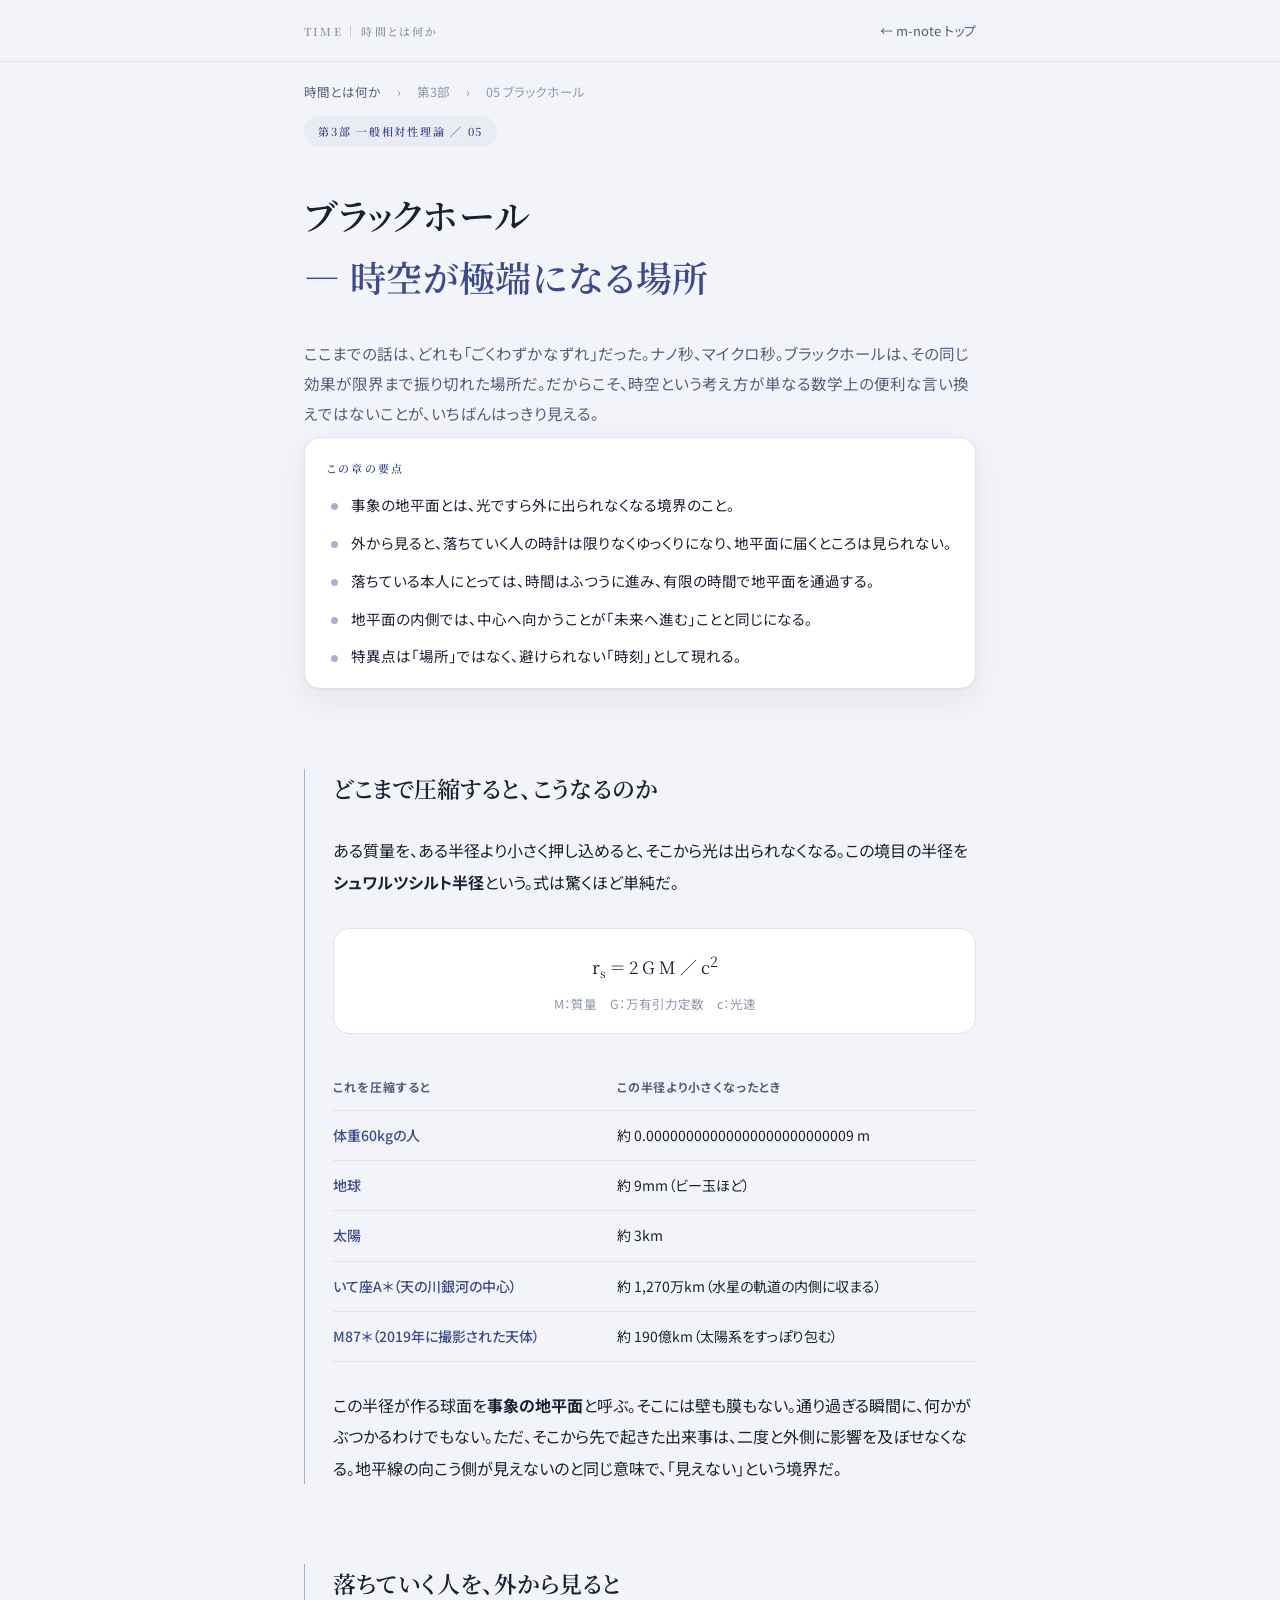
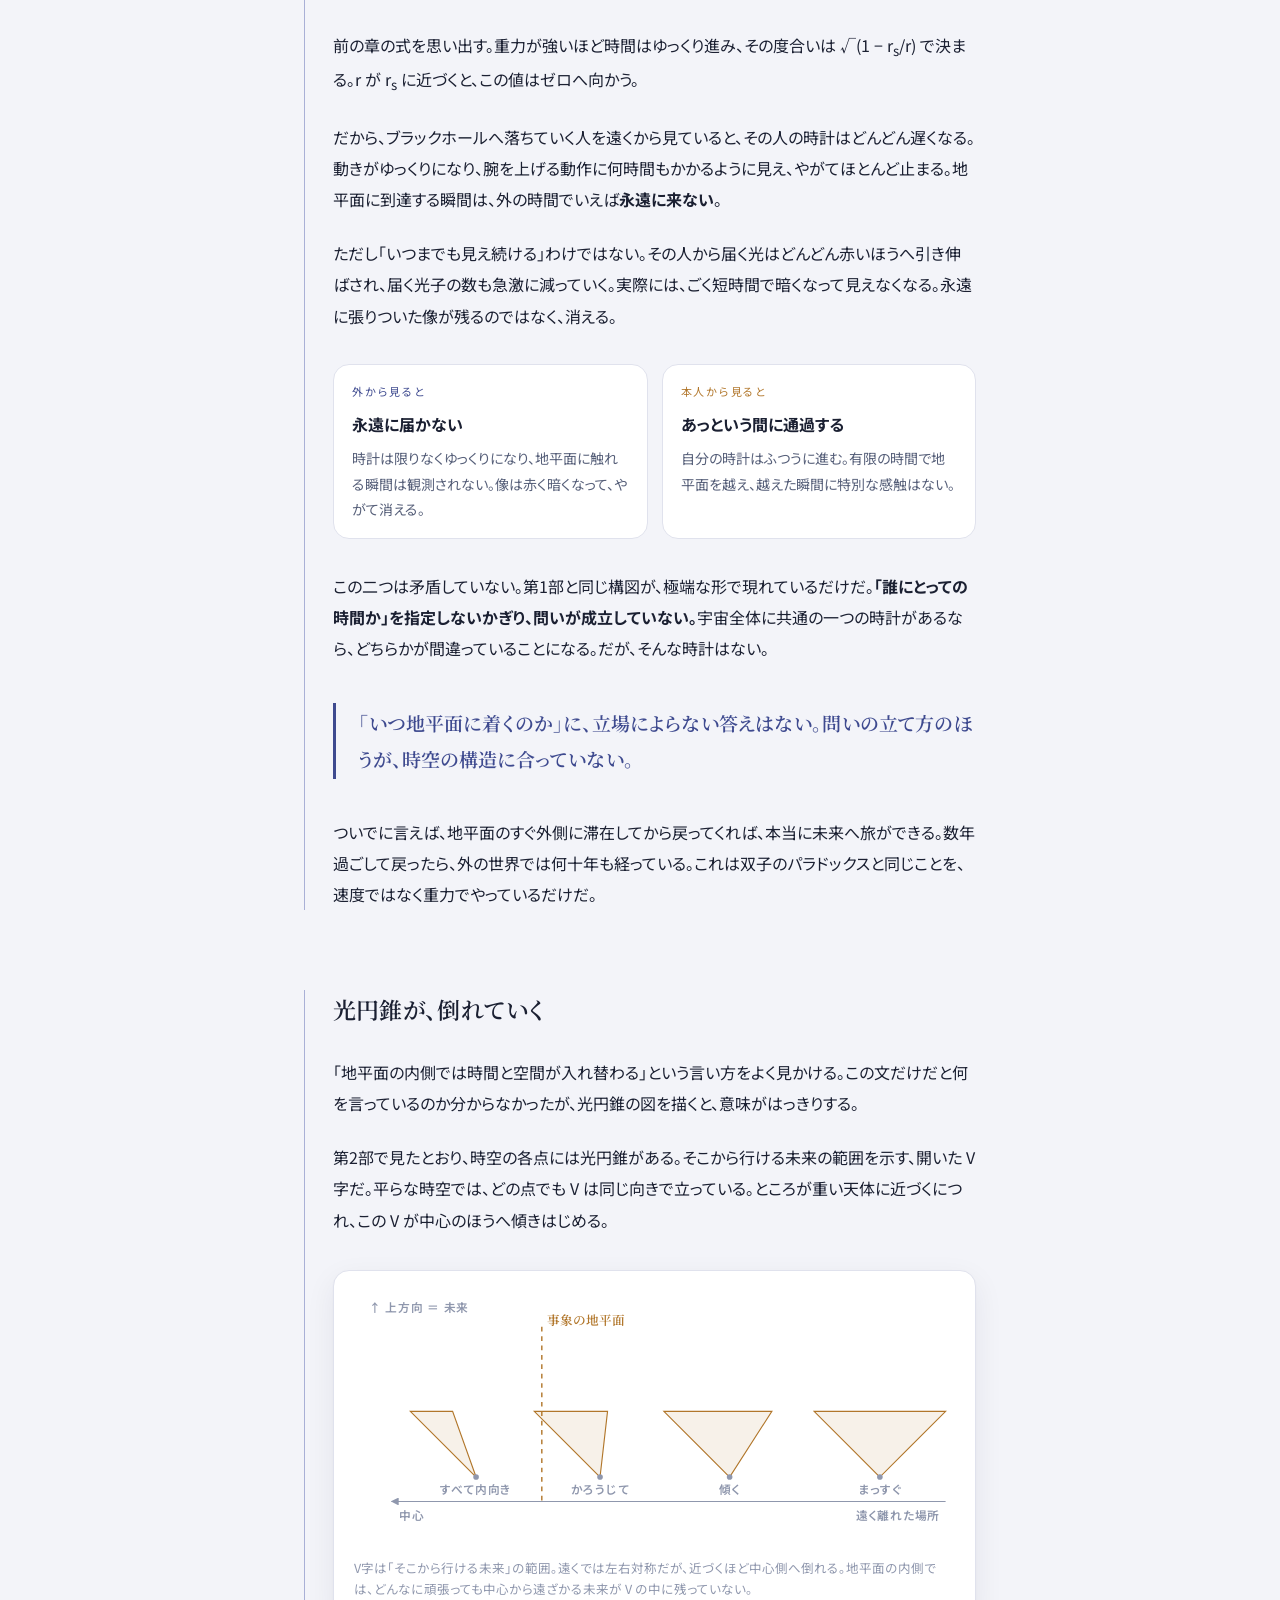
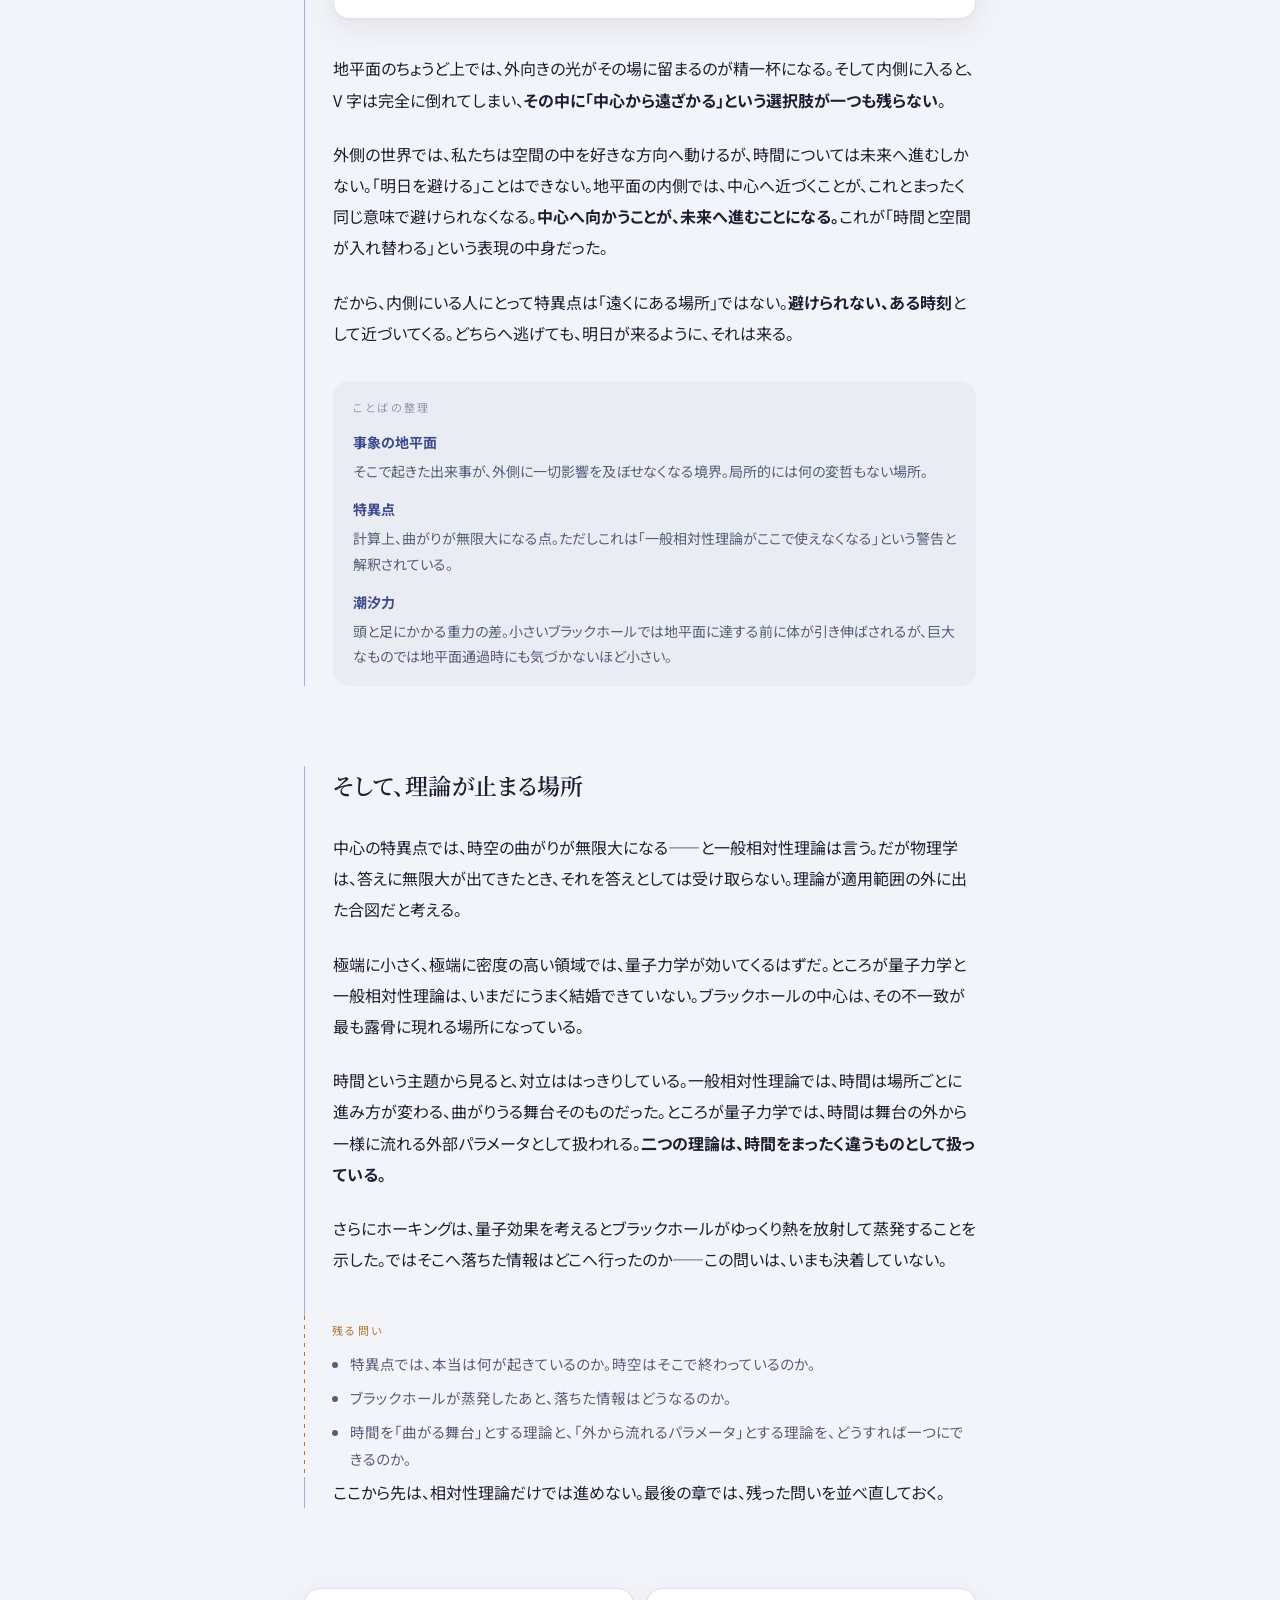
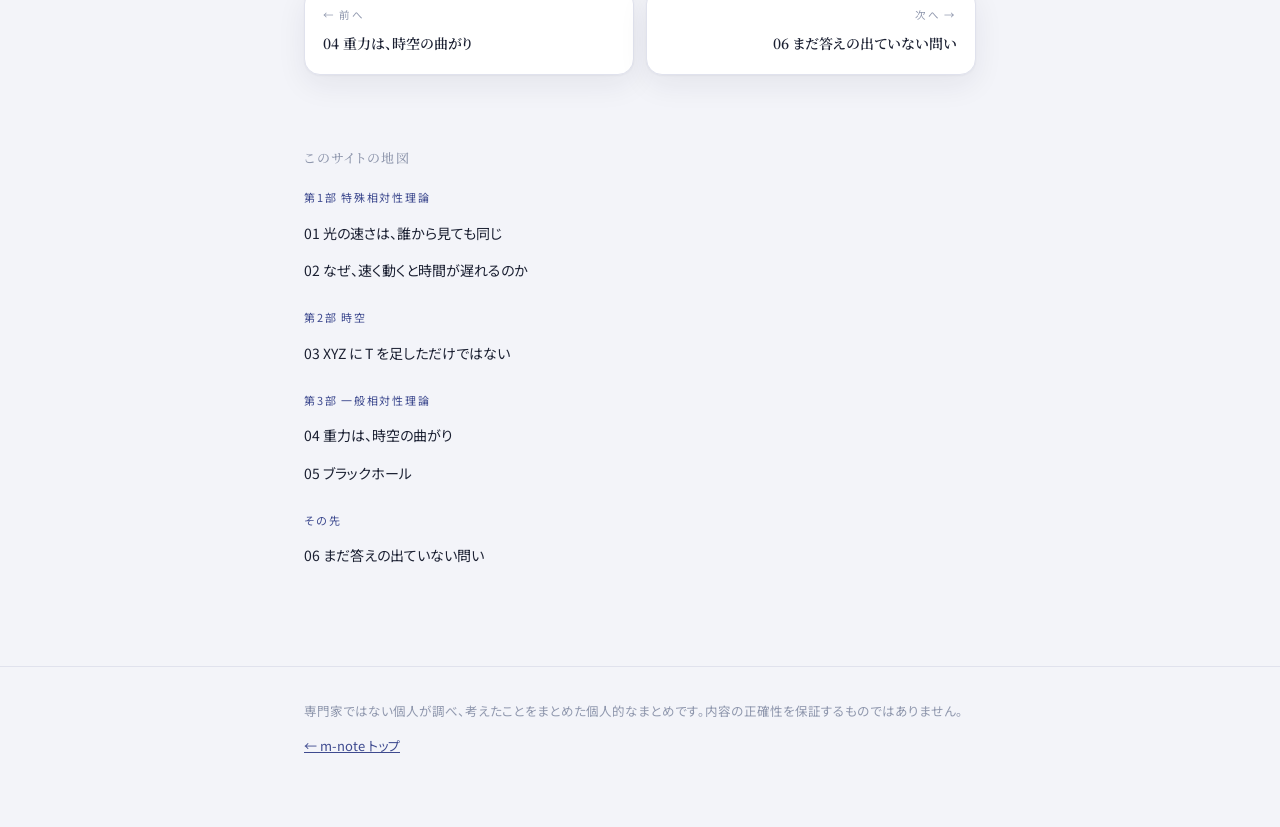
==== blackhole.html @ a7ca9801 "時間とは何か：初回公開 Co-Authored-By: Claude Opus 5 <noreply@anthropic.com>" ====
<!DOCTYPE html>
<html lang="ja">
<head>
<meta charset="UTF-8">
<meta name="viewport" content="width=device-width, initial-scale=1.0">
<title>05 ブラックホール ｜ 時間とは何か</title>
<meta name="description" content="時空の曲がりが極端になった場所では、時間と空間に何が起きるのか。事象の地平面、外から見た落下と本人から見た落下の違い、光円錐が倒れるという意味、そして「特異点は場所ではなく時刻である」という帰結。">
<link rel="icon" href="data:image/svg+xml,<svg xmlns=%22http://www.w3.org/2000/svg%22 viewBox=%220 0 100 100%22><text y=%22.9em%22 font-size=%2290%22>⏳</text></svg>">
<link rel="preconnect" href="https://fonts.googleapis.com">
<link rel="preconnect" href="https://fonts.gstatic.com" crossorigin>
<link href="https://fonts.googleapis.com/css2?family=Noto+Sans+JP:wght@400;500;700&family=Noto+Serif+JP:wght@500;600;700&display=swap" rel="stylesheet">
<link rel="stylesheet" href="css/style.css">
</head>
<body>

<svg width="0" height="0" aria-hidden="true" focusable="false" style="position:absolute">
  <defs>
    <marker id="ar-i" viewBox="0 0 10 10" refX="9" refY="5" markerWidth="7" markerHeight="7" orient="auto-start-reverse"><path d="M0 0 L10 5 L0 10 z"/></marker>
    <marker id="ar-e" viewBox="0 0 10 10" refX="9" refY="5" markerWidth="7" markerHeight="7" orient="auto-start-reverse"><path d="M0 0 L10 5 L0 10 z"/></marker>
    <marker id="ar-f" viewBox="0 0 10 10" refX="9" refY="5" markerWidth="7" markerHeight="7" orient="auto-start-reverse"><path d="M0 0 L10 5 L0 10 z"/></marker>
  </defs>
</svg>

<header class="top">
  <div class="wrap">
    <a class="sitemark" href="index.html">TIME ｜ 時間とは何か</a>
    <a class="back" href="../">← m-note トップ</a>
  </div>
</header>

<nav class="crumb" aria-label="パンくず">
  <a href="index.html">時間とは何か</a><span>›</span><span>第3部</span><span>›</span><span>05 ブラックホール</span>
</nav>

<main class="wrap">

  <p class="part-label">第3部 一般相対性理論 ／ 05</p>
  <h1>ブラックホール<br><span class="em">— 時空が極端になる場所</span></h1>
  <p class="lede">ここまでの話は、どれも「ごくわずかなずれ」だった。ナノ秒、マイクロ秒。ブラックホールは、その同じ効果が限界まで振り切れた場所だ。だからこそ、時空という考え方が単なる数学上の便利な言い換えではないことが、いちばんはっきり見える。</p>

  <div class="summary">
    <span class="k">この章の要点</span>
    <ul>
      <li>事象の地平面とは、光ですら外に出られなくなる境界のこと。</li>
      <li>外から見ると、落ちていく人の時計は限りなくゆっくりになり、地平面に届くところは見られない。</li>
      <li>落ちている本人にとっては、時間はふつうに進み、有限の時間で地平面を通過する。</li>
      <li>地平面の内側では、中心へ向かうことが「未来へ進む」ことと同じになる。</li>
      <li>特異点は「場所」ではなく、避けられない「時刻」として現れる。</li>
    </ul>
  </div>

  <section class="ch">
    <h2>どこまで圧縮すると、こうなるのか</h2>

    <p>ある質量を、ある半径より小さく押し込めると、そこから光は出られなくなる。この境目の半径を<strong>シュワルツシルト半径</strong>という。式は驚くほど単純だ。</p>

    <div class="formula">
      r<sub>s</sub> ＝ 2 G M ／ c<sup>2</sup>
      <span class="note">M：質量　G：万有引力定数　c：光速</span>
    </div>

    <div class="tbl-scroll">
      <table>
        <thead>
          <tr><th>これを圧縮すると</th><th>この半径より小さくなったとき</th></tr>
        </thead>
        <tbody>
          <tr><td>体重60kgの人</td><td>約 0.00000000000000000000000009 m</td></tr>
          <tr><td>地球</td><td>約 9mm（ビー玉ほど）</td></tr>
          <tr><td>太陽</td><td>約 3km</td></tr>
          <tr><td>いて座A＊（天の川銀河の中心）</td><td>約 1,270万km（水星の軌道の内側に収まる）</td></tr>
          <tr><td>M87＊（2019年に撮影された天体）</td><td>約 190億km（太陽系をすっぽり包む）</td></tr>
        </tbody>
      </table>
    </div>

    <p>この半径が作る球面を<strong>事象の地平面</strong>と呼ぶ。そこには壁も膜もない。通り過ぎる瞬間に、何かがぶつかるわけでもない。ただ、そこから先で起きた出来事は、二度と外側に影響を及ぼせなくなる。地平線の向こう側が見えないのと同じ意味で、「見えない」という境界だ。</p>
  </section>

  <section class="ch">
    <h2>落ちていく人を、外から見ると</h2>

    <p>前の章の式を思い出す。重力が強いほど時間はゆっくり進み、その度合いは √(1 − r<sub>s</sub>/r) で決まる。r が r<sub>s</sub> に近づくと、この値はゼロへ向かう。</p>

    <p>だから、ブラックホールへ落ちていく人を遠くから見ていると、その人の時計はどんどん遅くなる。動きがゆっくりになり、腕を上げる動作に何時間もかかるように見え、やがてほとんど止まる。地平面に到達する瞬間は、外の時間でいえば<strong>永遠に来ない</strong>。</p>

    <p>ただし「いつまでも見え続ける」わけではない。その人から届く光はどんどん赤いほうへ引き伸ばされ、届く光子の数も急激に減っていく。実際には、ごく短時間で暗くなって見えなくなる。永遠に張りついた像が残るのではなく、消える。</p>

    <div class="duo">
      <div class="card">
        <span class="k">外から見ると</span>
        <span class="t">永遠に届かない</span>
        <p>時計は限りなくゆっくりになり、地平面に触れる瞬間は観測されない。像は赤く暗くなって、やがて消える。</p>
      </div>
      <div class="card b">
        <span class="k">本人から見ると</span>
        <span class="t">あっという間に通過する</span>
        <p>自分の時計はふつうに進む。有限の時間で地平面を越え、越えた瞬間に特別な感触はない。</p>
      </div>
    </div>

    <p>この二つは矛盾していない。第1部と同じ構図が、極端な形で現れているだけだ。<strong>「誰にとっての時間か」を指定しないかぎり、問いが成立していない。</strong>宇宙全体に共通の一つの時計があるなら、どちらかが間違っていることになる。だが、そんな時計はない。</p>

    <div class="keypoint">「いつ地平面に着くのか」に、立場によらない答えはない。問いの立て方のほうが、時空の構造に合っていない。</div>

    <p>ついでに言えば、地平面のすぐ外側に滞在してから戻ってくれば、本当に未来へ旅ができる。数年過ごして戻ったら、外の世界では何十年も経っている。これは双子のパラドックスと同じことを、速度ではなく重力でやっているだけだ。</p>
  </section>

  <section class="ch">
    <h2>光円錐が、倒れていく</h2>

    <p>「地平面の内側では時間と空間が入れ替わる」という言い方をよく見かける。この文だけだと何を言っているのか分からなかったが、光円錐の図を描くと、意味がはっきりする。</p>

    <p>第2部で見たとおり、時空の各点には光円錐がある。そこから行ける未来の範囲を示す、開いた V 字だ。平らな時空では、どの点でも V は同じ向きで立っている。ところが重い天体に近づくにつれ、この V が中心のほうへ傾きはじめる。</p>

    <figure class="fig">
      <svg viewBox="0 0 640 264" role="img" aria-labelledby="f1-t">
        <title id="f1-t">中心に近づくほど、光円錐が倒れていく</title>
        <text class="lb" x="16" y="20">↑ 上方向 ＝ 未来</text>
        <path class="s-e-d" d="M200 36 V222"/>
        <text class="te" x="206" y="34">事象の地平面</text>

        <path class="axis" d="M630 222 H40" marker-end="url(#ar-f)"/>
        <text class="lb" x="48" y="242">中心</text>
        <text class="lb" x="624" y="242" text-anchor="end">遠く離れた場所</text>

        <path class="cone" d="M560 196 L490 126 L630 126 Z"/>
        <path class="cone" d="M400 196 L330 126 L445 126 Z"/>
        <path class="cone" d="M262 196 L192 126 L270 126 Z"/>
        <path class="cone" d="M130 196 L60 126 L105 126 Z"/>
        <circle class="f-f" cx="560" cy="196" r="3"/>
        <circle class="f-f" cx="400" cy="196" r="3"/>
        <circle class="f-f" cx="262" cy="196" r="3"/>
        <circle class="f-f" cx="130" cy="196" r="3"/>
        <text class="lb" x="560" y="214" text-anchor="middle">まっすぐ</text>
        <text class="lb" x="400" y="214" text-anchor="middle">傾く</text>
        <text class="lb" x="262" y="214" text-anchor="middle">かろうじて</text>
        <text class="lb" x="130" y="214" text-anchor="middle">すべて内向き</text>
      </svg>
      <figcaption>V字は「そこから行ける未来」の範囲。遠くでは左右対称だが、近づくほど中心側へ倒れる。地平面の内側では、どんなに頑張っても中心から遠ざかる未来が V の中に残っていない。</figcaption>
    </figure>

    <p>地平面のちょうど上では、外向きの光がその場に留まるのが精一杯になる。そして内側に入ると、V 字は完全に倒れてしまい、<strong>その中に「中心から遠ざかる」という選択肢が一つも残らない</strong>。</p>

    <p>外側の世界では、私たちは空間の中を好きな方向へ動けるが、時間については未来へ進むしかない。「明日を避ける」ことはできない。地平面の内側では、中心へ近づくことが、これとまったく同じ意味で避けられなくなる。<strong>中心へ向かうことが、未来へ進むことになる。</strong>これが「時間と空間が入れ替わる」という表現の中身だった。</p>

    <p>だから、内側にいる人にとって特異点は「遠くにある場所」ではない。<strong>避けられない、ある時刻</strong>として近づいてくる。どちらへ逃げても、明日が来るように、それは来る。</p>

    <div class="terms">
      <span class="k">ことばの整理</span>
      <dl>
        <dt>事象の地平面</dt>
        <dd>そこで起きた出来事が、外側に一切影響を及ぼせなくなる境界。局所的には何の変哲もない場所。</dd>
        <dt>特異点</dt>
        <dd>計算上、曲がりが無限大になる点。ただしこれは「一般相対性理論がここで使えなくなる」という警告と解釈されている。</dd>
        <dt>潮汐力</dt>
        <dd>頭と足にかかる重力の差。小さいブラックホールでは地平面に達する前に体が引き伸ばされるが、巨大なものでは地平面通過時にも気づかないほど小さい。</dd>
      </dl>
    </div>
  </section>

  <section class="ch">
    <h2>そして、理論が止まる場所</h2>

    <p>中心の特異点では、時空の曲がりが無限大になる——と一般相対性理論は言う。だが物理学は、答えに無限大が出てきたとき、それを答えとしては受け取らない。理論が適用範囲の外に出た合図だと考える。</p>

    <p>極端に小さく、極端に密度の高い領域では、量子力学が効いてくるはずだ。ところが量子力学と一般相対性理論は、いまだにうまく結婚できていない。ブラックホールの中心は、その不一致が最も露骨に現れる場所になっている。</p>

    <p>時間という主題から見ると、対立ははっきりしている。一般相対性理論では、時間は場所ごとに進み方が変わる、曲がりうる舞台そのものだった。ところが量子力学では、時間は舞台の外から一様に流れる外部パラメータとして扱われる。<strong>二つの理論は、時間をまったく違うものとして扱っている。</strong></p>

    <p>さらにホーキングは、量子効果を考えるとブラックホールがゆっくり熱を放射して蒸発することを示した。ではそこへ落ちた情報はどこへ行ったのか——この問いは、いまも決着していない。</p>

    <div class="q">
      <p class="q-label">残る問い</p>
      <ul>
        <li>特異点では、本当は何が起きているのか。時空はそこで終わっているのか。</li>
        <li>ブラックホールが蒸発したあと、落ちた情報はどうなるのか。</li>
        <li>時間を「曲がる舞台」とする理論と、「外から流れるパラメータ」とする理論を、どうすれば一つにできるのか。</li>
      </ul>
    </div>

    <p>ここから先は、相対性理論だけでは進めない。最後の章では、残った問いを並べ直しておく。</p>
  </section>

</main>

<nav class="pager" aria-label="前後のページ">
  <a class="prev" href="gravity.html"><span class="k">← 前へ</span><span class="t">04 重力は、時空の曲がり</span></a>
  <a class="next" href="questions.html"><span class="k">次へ →</span><span class="t">06 まだ答えの出ていない問い</span></a>
</nav>

<nav class="sitemap" aria-label="このサイトの地図">
  <h2>このサイトの地図</h2>
  <div class="grp">
    <p class="k">第1部 特殊相対性理論</p>
    <ul>
      <li><a href="light.html">01 光の速さは、誰から見ても同じ</a></li>
      <li><a href="dilation.html">02 なぜ、速く動くと時間が遅れるのか</a></li>
    </ul>
  </div>
  <div class="grp">
    <p class="k">第2部 時空</p>
    <ul>
      <li><a href="spacetime.html">03 XYZ に T を足しただけではない</a></li>
    </ul>
  </div>
  <div class="grp">
    <p class="k">第3部 一般相対性理論</p>
    <ul>
      <li><a href="gravity.html">04 重力は、時空の曲がり</a></li>
      <li><a href="blackhole.html">05 ブラックホール</a></li>
    </ul>
  </div>
  <div class="grp">
    <p class="k">その先</p>
    <ul>
      <li><a href="questions.html">06 まだ答えの出ていない問い</a></li>
    </ul>
  </div>
</nav>

<footer class="foot">
  <div class="wrap">
    <p>専門家ではない個人が調べ、考えたことをまとめた個人的なまとめです。内容の正確性を保証するものではありません。</p>
    <p><a href="../">← m-note トップ</a></p>
  </div>
</footer>

</body>
</html>
---- css/style.css ----
/* =========================================================
   時間とは何か ｜ m-note
   テーマ: 夜のインディゴ × 光の琥珀
   ========================================================= */

:root {
  --ground: #f3f4f9;
  --paper: #ffffff;
  --ink: #1b2032;
  --ink-soft: #565f79;
  --ink-faint: #8f97ad;
  --primary: #3e4a8f;
  --primary-soft: #a9b0d6;
  --accent: #b1762a;
  --line: #e0e2ed;
  --wash: rgba(62, 74, 143, 0.05);
  --primary-rgb: 62, 74, 143;
  --accent-rgb: 177, 118, 42;
  /* 深さ（重力ポテンシャル・時空の曲がり）を塗り分ける5段 */
  --l0: #f5f6fb;
  --l1: #e7e9f5;
  --l2: #d4d8ee;
  --l3: #bcc2e2;
  --l4: #9fa7d2;
  --shadow: 0 1px 2px rgba(27, 32, 50, 0.04), 0 10px 30px rgba(27, 32, 50, 0.07);
  --r-card: 16px;
  --r-pill: 999px;
}
@media (prefers-color-scheme: dark) {
  :root {
    --ground: #0f1220;
    --paper: #181c2c;
    --ink: #e7e9f4;
    --ink-soft: #a8afc6;
    --ink-faint: #767e96;
    --primary: #9aa6ea;
    --primary-soft: #3c4573;
    --accent: #ddab5c;
    --line: #262b41;
    --wash: rgba(154, 166, 234, 0.07);
    --primary-rgb: 154, 166, 234;
    --accent-rgb: 221, 171, 92;
    --l0: #151a2a;
    --l1: #1c2234;
    --l2: #242b41;
    --l3: #2e3650;
    --l4: #3a4463;
    --shadow: 0 1px 2px rgba(0, 0, 0, 0.3), 0 10px 30px rgba(0, 0, 0, 0.36);
  }
}

* { box-sizing: border-box; }
html { scroll-behavior: smooth; }

body {
  margin: 0;
  background: var(--ground);
  color: var(--ink);
  font-family: "Noto Sans JP", "Hiragino Kaku Gothic ProN", "Hiragino Sans", "Yu Gothic", sans-serif;
  font-size: 16px;
  line-height: 1.95;
  -webkit-font-smoothing: antialiased;
  font-feature-settings: "palt";
}
h1, h2, h3, .sitemark, .part-label, .col-label, .colcard .t, .partcard .t,
.pager .t, .sitemap h2, .keypoint, .fig text {
  font-family: "Noto Serif JP", "Hiragino Mincho ProN", "Yu Mincho", serif;
  font-weight: 600;
}

.wrap { max-width: 720px; margin: 0 auto; padding: 0 24px; }

a { color: var(--primary); }
a:focus-visible { outline: 2px solid var(--primary); outline-offset: 3px; border-radius: 2px; }

/* ---------- header ---------- */
.top { border-bottom: 1px solid var(--line); }
.top .wrap {
  display: flex; align-items: baseline; justify-content: space-between;
  gap: 16px; padding-top: 18px; padding-bottom: 18px;
}
.sitemark {
  font-size: 11px; letter-spacing: .2em; color: var(--ink-faint);
  text-transform: uppercase; text-decoration: none;
}
.sitemark:hover { color: var(--primary); }
.back { font-size: 13px; text-decoration: none; color: var(--ink-soft); }
.back:hover { color: var(--primary); }

/* ---------- hero ---------- */
.hero { padding: 76px 0 12px; }
.part-label, .col-label {
  display: inline-block; padding: 5px 14px; font-size: 11px; letter-spacing: .16em;
  border-radius: var(--r-pill);
}
.part-label { background: var(--wash); color: var(--primary); }
.col-label { background: var(--paper); color: var(--accent); border: 1px solid var(--accent); }

h1 {
  font-size: clamp(25px, 6.2vw, 36px); line-height: 1.72;
  margin: 26px 0 30px; letter-spacing: .01em;
}
h1 .em { color: var(--primary); }
.lede { color: var(--ink-soft); margin: 0 0 8px; font-size: 15.5px; }

/* hero motif — 静止と運動、ふたつの世界線 */
.motif { display: block; width: 100%; height: auto; margin: 44px 0 0; overflow: visible; }
.motif .wl-a { stroke: var(--primary); stroke-width: 1.5; fill: none; }
.motif .wl-b { stroke: var(--accent); stroke-width: 1.5; fill: none; }
.motif .tick { stroke: var(--primary-soft); stroke-width: 1; }
.motif .tick-b { stroke: rgba(var(--accent-rgb), .55); stroke-width: 1; }
.motif text { font-size: 11px; letter-spacing: .14em; }
.motif .t-a { fill: var(--primary); }
.motif .t-b { fill: var(--accent); }
.motif .pulse { fill: var(--accent); animation: climb 5s linear infinite; }
@keyframes climb { from { opacity: .15; } 50% { opacity: 1; } to { opacity: .15; } }
@media (prefers-reduced-motion: reduce) {
  html { scroll-behavior: auto; }
  .motif .pulse { animation: none; opacity: .8; }
}

/* ---------- toc ---------- */
.toc { margin: 64px 0 0; border-top: 1px solid var(--line); }
.toc a {
  display: flex; align-items: baseline; gap: 16px;
  padding: 13px 2px; border-bottom: 1px solid var(--line);
  text-decoration: none; color: var(--ink);
}
.toc a:hover { background: var(--wash); }
.toc .n { font-size: 11px; letter-spacing: .12em; color: var(--ink-faint); min-width: 22px; }
.toc .t { font-size: 14.5px; }
.toc .s { margin-left: auto; font-size: 12px; color: var(--ink-faint); text-align: right; }

/* ---------- chapters ---------- */
.ch { margin: 80px 0; border-left: 1px solid var(--primary-soft); padding-left: 28px; }
.ch-label { font-size: 11px; letter-spacing: .22em; color: var(--primary); margin: 0 0 10px; }
h2 { font-size: clamp(19px, 4.6vw, 23px); line-height: 1.75; margin: 0 0 26px; }
h3 {
  font-size: 14px; font-weight: 700; letter-spacing: .04em;
  color: var(--ink-soft); margin: 44px 0 14px;
  font-family: "Noto Sans JP", sans-serif;
}
.ch p { margin: 0 0 1.45em; }
.ch p:last-child { margin-bottom: 0; }
.err { color: var(--accent); font-weight: 500; }
strong { font-weight: 700; }

blockquote {
  margin: 0 0 1.6em; padding: 0;
  font-size: 17px; line-height: 1.9; color: var(--primary);
}

/* ---------- figures ---------- */
.fig {
  margin: 34px 0; padding: 22px 20px 18px;
  background: var(--paper); border: 1px solid var(--line);
  border-radius: var(--r-card); box-shadow: var(--shadow);
}
.fig svg { display: block; width: 100%; height: auto; overflow: visible; }
.fig figcaption { margin-top: 16px; font-size: 12.5px; line-height: 1.75; color: var(--ink-faint); }
.fig text { font-size: 14.5px; fill: var(--ink-soft); }
.fig .lb { font-size: 12.5px; letter-spacing: .06em; fill: var(--ink-faint); font-family: "Noto Sans JP", sans-serif; }
.fig .ti { fill: var(--primary); font-size: 13.5px; }
.fig .te { fill: var(--accent); font-size: 13.5px; }

/* 線の種類 */
.s-i { stroke: var(--primary); fill: none; stroke-width: 1.5; }          /* 主線 */
.s-e { stroke: var(--accent); fill: none; stroke-width: 1.5; }           /* 光・強調 */
.s-e-d { stroke: var(--accent); fill: none; stroke-width: 1.5; stroke-dasharray: 5 5; }
.s-l { stroke: var(--line); fill: none; stroke-width: 1; }               /* 目盛り */
.s-f { stroke: var(--ink-faint); fill: none; stroke-width: 1; }
.s-f-d { stroke: var(--ink-faint); fill: none; stroke-width: 1; stroke-dasharray: 4 4; }
.axis { stroke: var(--ink-faint); fill: none; stroke-width: 1.2; }
.box { fill: var(--wash); stroke: var(--primary-soft); stroke-width: 1; }
.cone { fill: rgba(var(--accent-rgb), .10); stroke: var(--accent); stroke-width: 1.2; }
.f-i { fill: var(--primary); }
.f-e { fill: var(--accent); }
.f-f { fill: var(--ink-faint); }
.fill-0 { fill: var(--l0); }
.fill-1 { fill: var(--l1); }
.fill-2 { fill: var(--l2); }
.fill-3 { fill: var(--l3); }
.fill-4 { fill: var(--l4); }
.mesh { fill: none; stroke: rgba(var(--primary-rgb), .38); stroke-width: 1; }
.mesh-b { fill: none; stroke: rgba(var(--primary-rgb), .7); stroke-width: 1.3; }
#ar-i path { fill: var(--primary); }
#ar-e path { fill: var(--accent); }
#ar-f path { fill: var(--ink-faint); }

.chip {
  display: inline-block; width: 10px; height: 10px; border-radius: var(--r-pill);
  margin-right: 8px; vertical-align: 1px; border: 1px solid var(--line);
}
.c0 { background: var(--l0); } .c1 { background: var(--l1); } .c2 { background: var(--l2); }
.c3 { background: var(--l3); } .c4 { background: var(--l4); }
.ce { background: var(--accent); border-color: var(--accent); }

/* ---------- 式 ---------- */
.formula {
  margin: 30px 0; padding: 18px 20px; text-align: center;
  background: var(--paper); border: 1px solid var(--line); border-radius: var(--r-card);
  font-family: "Noto Serif JP", serif; font-size: 17px; line-height: 2.1; color: var(--ink);
  overflow-x: auto;
}
.formula .note {
  display: block; margin-top: 8px;
  font-family: "Noto Sans JP", sans-serif; font-size: 12.5px; color: var(--ink-faint); line-height: 1.8;
}
.formula sub { font-size: .7em; }

/* ---------- table ---------- */
.tbl-scroll { overflow-x: auto; margin: 28px 0; }
table { width: 100%; border-collapse: collapse; font-size: 14px; min-width: 420px; }
th, td { text-align: left; padding: 11px 10px 11px 0; border-bottom: 1px solid var(--line); vertical-align: top; }
th { font-weight: 700; color: var(--ink-soft); font-size: 12px; letter-spacing: .08em; white-space: nowrap; }
td:first-child { white-space: nowrap; color: var(--primary); font-weight: 500; }

/* ---------- 要点カード ---------- */
.summary {
  margin: 0 0 8px; padding: 20px 22px 18px;
  background: var(--paper); border: 1px solid var(--line);
  border-radius: var(--r-card); box-shadow: var(--shadow);
}
.summary .k {
  display: block; margin: 0 0 13px;
  font-family: "Noto Serif JP", serif; font-weight: 600;
  font-size: 11px; letter-spacing: .2em; color: var(--primary);
}
.summary ul { margin: 0; padding: 0; list-style: none; }
.summary li { position: relative; margin: 0 0 11px; padding-left: 24px; font-size: 14.5px; line-height: 1.85; }
.summary li::before {
  content: ""; position: absolute; left: 4px; top: .78em;
  width: 7px; height: 7px; border-radius: 50%; background: var(--primary-soft);
}
.summary li:last-child { margin-bottom: 0; }

/* ---------- 大事な一文 ---------- */
.keypoint {
  margin: 38px 0; padding: 2px 0 2px 22px;
  border-left: 3px solid var(--primary);
  font-weight: 600; color: var(--primary);
  font-size: clamp(16px, 4.3vw, 19px); line-height: 1.9;
}

/* ---------- 手順・段階リスト ---------- */
.steps { margin: 32px 0; padding: 0; list-style: none; counter-reset: st; }
.steps > li { position: relative; margin: 0 0 22px; padding: 0 0 0 46px; counter-increment: st; }
.steps > li::before {
  content: counter(st);
  position: absolute; left: 0; top: 1px;
  width: 28px; height: 28px; border-radius: 50%;
  background: var(--paper); border: 1px solid var(--primary-soft);
  color: var(--primary); font-size: 12.5px;
  font-family: "Noto Serif JP", serif; font-weight: 600;
  display: flex; align-items: center; justify-content: center;
}
.steps > li::after {
  content: ""; position: absolute; left: 14px; top: 34px; bottom: -18px;
  width: 1px; background: var(--line);
}
.steps > li:last-child { margin-bottom: 0; }
.steps > li:last-child::after { display: none; }
.steps .t { display: block; margin: 2px 0 5px; font-weight: 700; color: var(--ink); }
.steps p { margin: 0; font-size: 14.5px; line-height: 1.85; color: var(--ink-soft); }

/* ---------- 用語のひとこと ---------- */
.terms { margin: 32px 0; padding: 16px 20px; background: var(--wash); border-radius: var(--r-card); }
.terms .k { display: block; margin: 0 0 10px; font-size: 11px; letter-spacing: .2em; color: var(--ink-faint); }
.terms dl { margin: 0; }
.terms dt { font-weight: 700; color: var(--primary); font-size: 14px; margin: 12px 0 0; }
.terms dt:first-of-type { margin-top: 0; }
.terms dd { margin: 3px 0 0; font-size: 14px; line-height: 1.8; color: var(--ink-soft); }

/* ---------- 並べて見る ---------- */
.duo { display: grid; grid-template-columns: 1fr 1fr; gap: 14px; margin: 32px 0; }
.duo .card { padding: 16px 18px; background: var(--paper); border: 1px solid var(--line); border-radius: var(--r-card); }
.duo .card .k { display: block; margin: 0 0 7px; font-size: 11px; letter-spacing: .16em; color: var(--primary); }
.duo .card.b .k { color: var(--accent); }
.duo .card .t { display: block; margin: 0 0 6px; font-weight: 700; }
.duo .card p { margin: 0; font-size: 14px; line-height: 1.8; color: var(--ink-soft); }
@media (max-width: 560px) { .duo { grid-template-columns: 1fr; } }

/* ---------- よくある誤解 ---------- */
.myth {
  margin: 34px 0; padding: 18px 20px;
  background: var(--paper); border: 1px solid var(--line);
  border-left: 3px solid var(--accent); border-radius: var(--r-card);
}
.myth .k { display: block; font-size: 10.5px; letter-spacing: .18em; color: var(--accent); margin-bottom: 8px; }
.myth p { margin: 0 0 .9em; font-size: 14.5px; line-height: 1.85; }
.myth p:last-child { margin-bottom: 0; }
.myth .x { color: var(--ink-faint); }

/* ---------- 残る問い ---------- */
.q { position: relative; margin: 40px 0 0 -28px; padding: 4px 0 4px 27px; }
.q::before {
  content: ""; position: absolute; left: -1px; top: 0; bottom: 0; width: 1px;
  background: repeating-linear-gradient(to bottom, var(--accent) 0 4px, var(--ground) 4px 9px);
}
.q .q-label { font-size: 11px; letter-spacing: .22em; color: var(--accent); margin: 0 0 10px; }
.q ul { margin: 0; padding-left: 1.1em; }
.q li { margin: 0 0 .5em; font-size: 14.5px; color: var(--ink-soft); line-height: 1.85; }
.q li:last-child { margin-bottom: 0; }

/* ---------- カード類 ---------- */
.partcard {
  display: block; margin: 34px 0; padding: 18px 20px; background: var(--paper);
  border: 1px solid var(--line); border-left: 3px solid var(--primary);
  border-radius: var(--r-card); box-shadow: var(--shadow); text-decoration: none;
}
a.partcard:hover { border-color: var(--primary); }
.partcard .k { display: block; font-size: 10.5px; letter-spacing: .18em; color: var(--primary); margin-bottom: 6px; }
.partcard .t { display: block; font-size: 15px; color: var(--ink); margin-bottom: 4px; }
.partcard .d { display: block; font-size: 12.5px; color: var(--ink-faint); line-height: 1.7; }

.colcard { margin: 34px 0; }
.colcard a {
  display: block; padding: 18px 20px; background: var(--paper);
  border: 1px solid var(--line); border-left: 3px solid var(--accent);
  border-radius: var(--r-card); box-shadow: var(--shadow); text-decoration: none;
}
.colcard a:hover { border-color: var(--accent); }
.colcard .k { display: block; font-size: 10.5px; letter-spacing: .18em; color: var(--accent); margin-bottom: 6px; }
.colcard .t { display: block; font-size: 15px; color: var(--ink); margin-bottom: 4px; }
.colcard .d { display: block; font-size: 12.5px; color: var(--ink-faint); line-height: 1.7; }

/* ---------- パンくず・前後・地図・脚 ---------- */
.crumb { max-width: 720px; margin: 0 auto; padding: 18px 24px 0; font-size: 12.5px; color: var(--ink-faint); }
.crumb a { color: var(--ink-soft); text-decoration: none; margin: 0 8px; }
.crumb a:first-child { margin-left: 0; }
.crumb a:hover { color: var(--primary); }
.crumb span { margin: 0 8px; }

.pager { display: flex; gap: 12px; max-width: 720px; margin: 72px auto 0; padding: 0 24px; }
.pager a {
  flex: 1; padding: 16px 18px; background: var(--paper); border: 1px solid var(--line);
  border-radius: var(--r-card); text-decoration: none; box-shadow: var(--shadow);
}
.pager a:hover { border-color: var(--primary-soft); }
.pager .next { text-align: right; }
.pager .k { display: block; font-size: 10.5px; letter-spacing: .16em; color: var(--ink-faint); margin-bottom: 5px; }
.pager .t { display: block; font-size: 14px; color: var(--ink); }

.sitemap { max-width: 720px; margin: 72px auto 0; padding: 0 24px; }
.sitemap h2 { font-size: 13px; letter-spacing: .12em; color: var(--ink-faint); margin: 0 0 18px; font-weight: 500; }
.sitemap .grp { margin-bottom: 22px; }
.sitemap .k { font-size: 11px; letter-spacing: .16em; color: var(--primary); margin: 0 0 8px; }
.sitemap ul { list-style: none; margin: 0; padding: 0; }
.sitemap li { margin: 0 0 6px; }
.sitemap a { font-size: 14px; color: var(--ink); text-decoration: none; }
.sitemap a:hover { color: var(--primary); text-decoration: underline; }

.foot { margin-top: 96px; border-top: 1px solid var(--line); }
.foot .wrap { padding-top: 32px; padding-bottom: 56px; }
.foot p { margin: 0 0 12px; font-size: 12.5px; line-height: 1.85; color: var(--ink-faint); }
.foot a { font-size: 13px; }

@media (max-width: 560px) {
  body { font-size: 15.5px; }
  .hero { padding-top: 56px; }
  .ch { padding-left: 18px; margin: 64px 0; }
  .q { margin-left: -18px; padding-left: 17px; }
  .fig { padding: 16px 14px 14px; }
  .pager { flex-direction: column; }
  .pager .next { text-align: left; }
  .formula { font-size: 15.5px; }
}
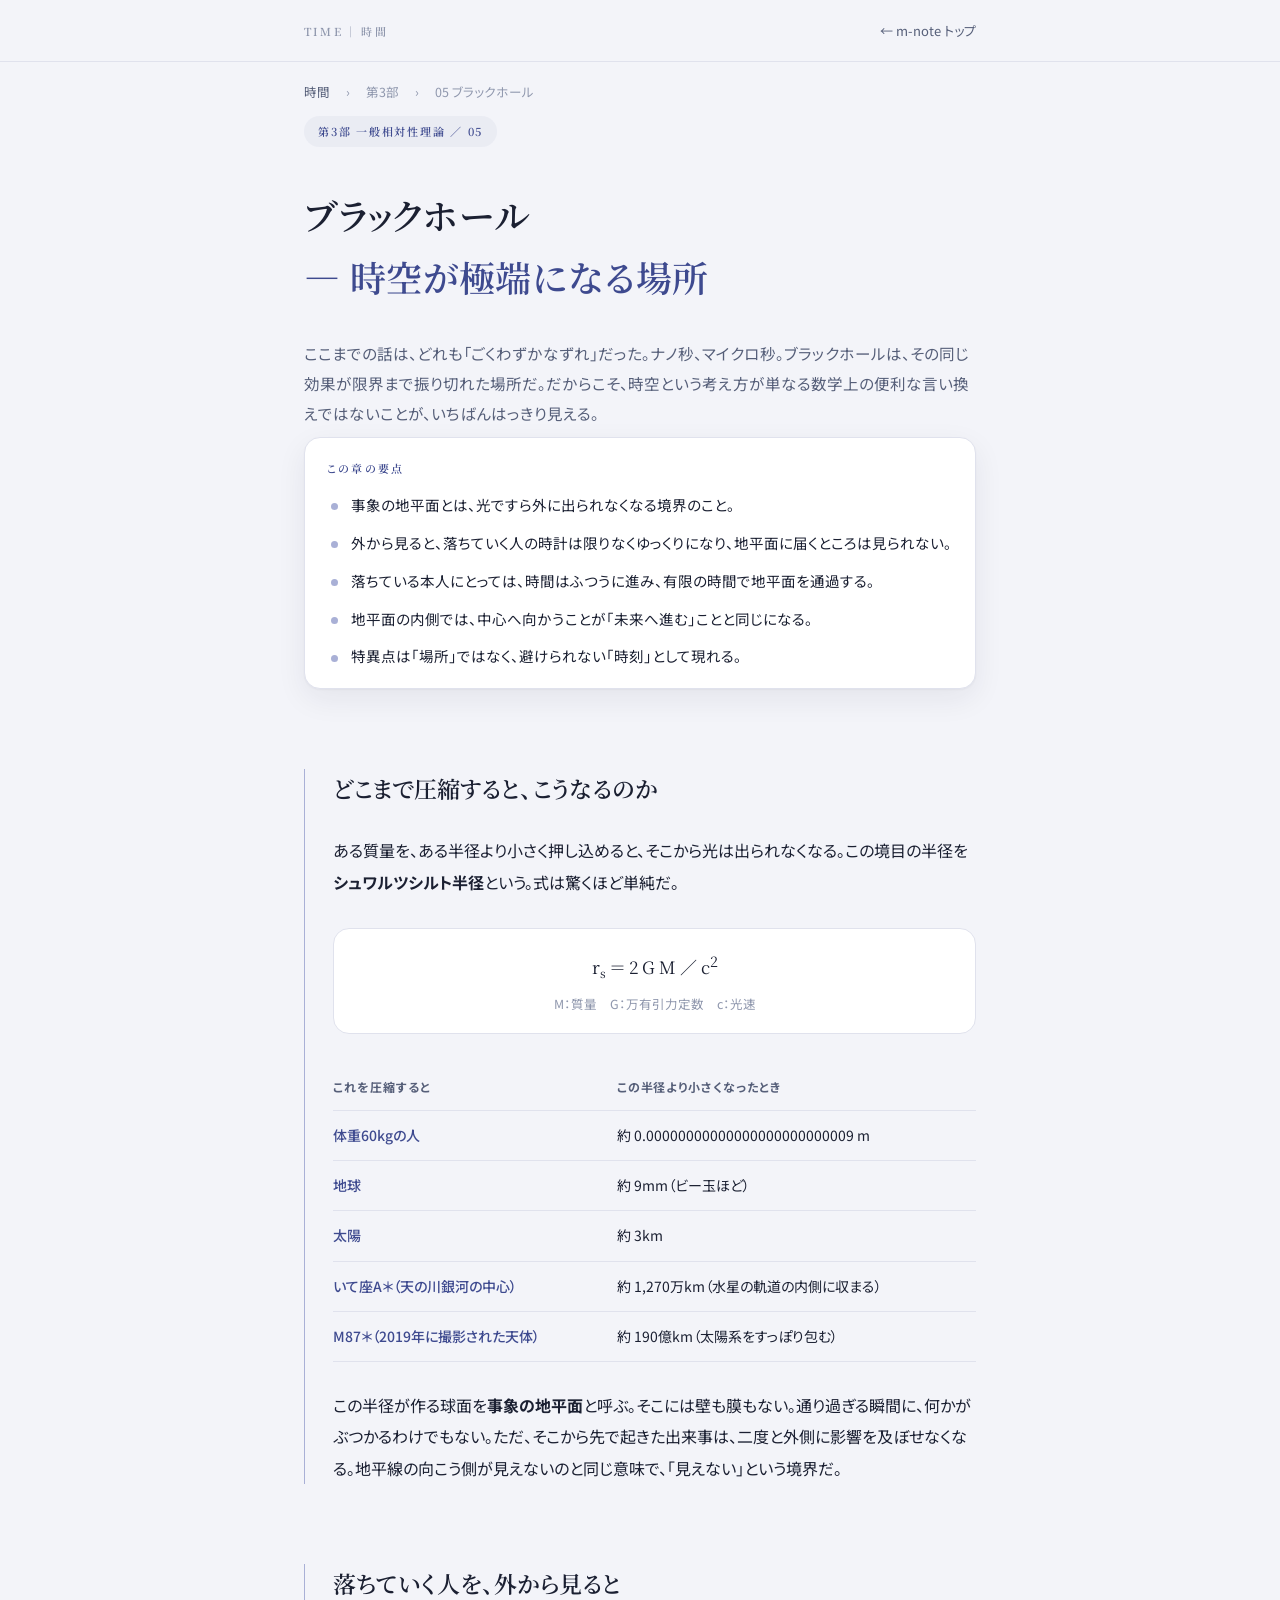
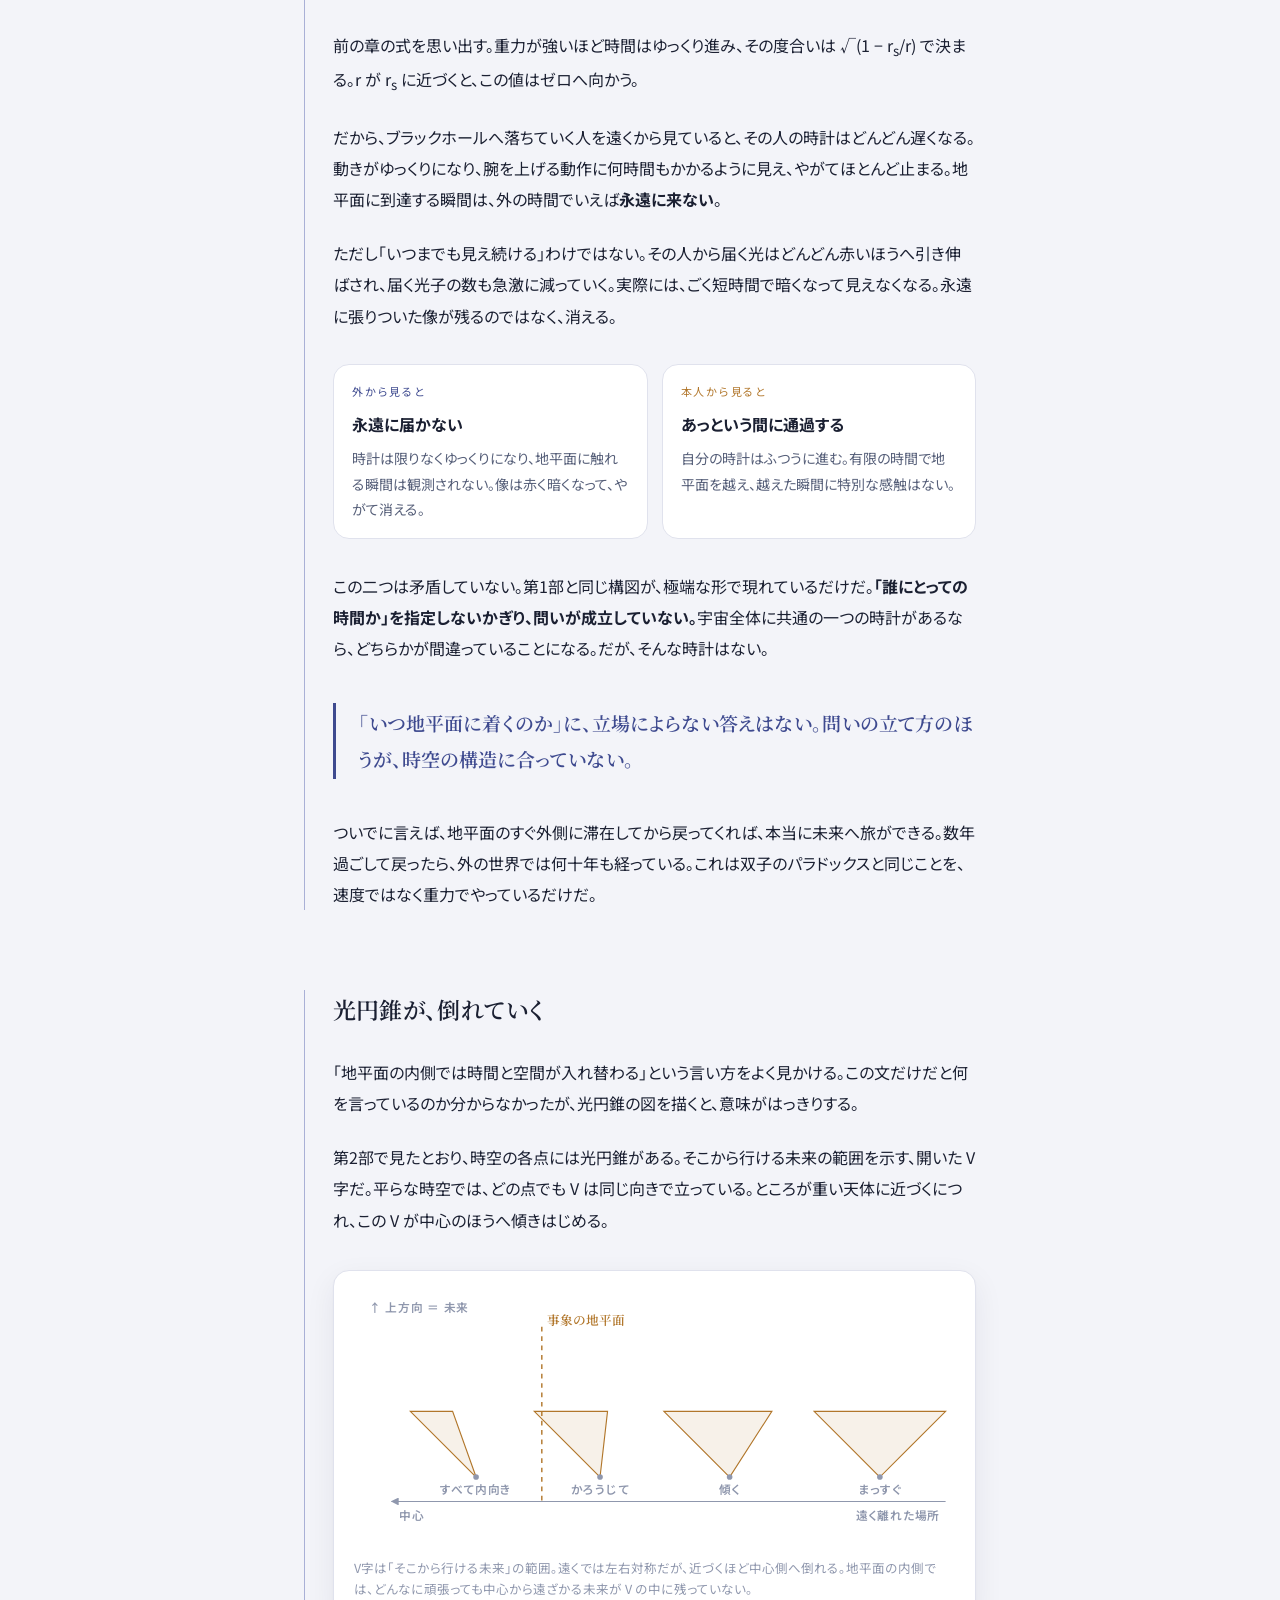
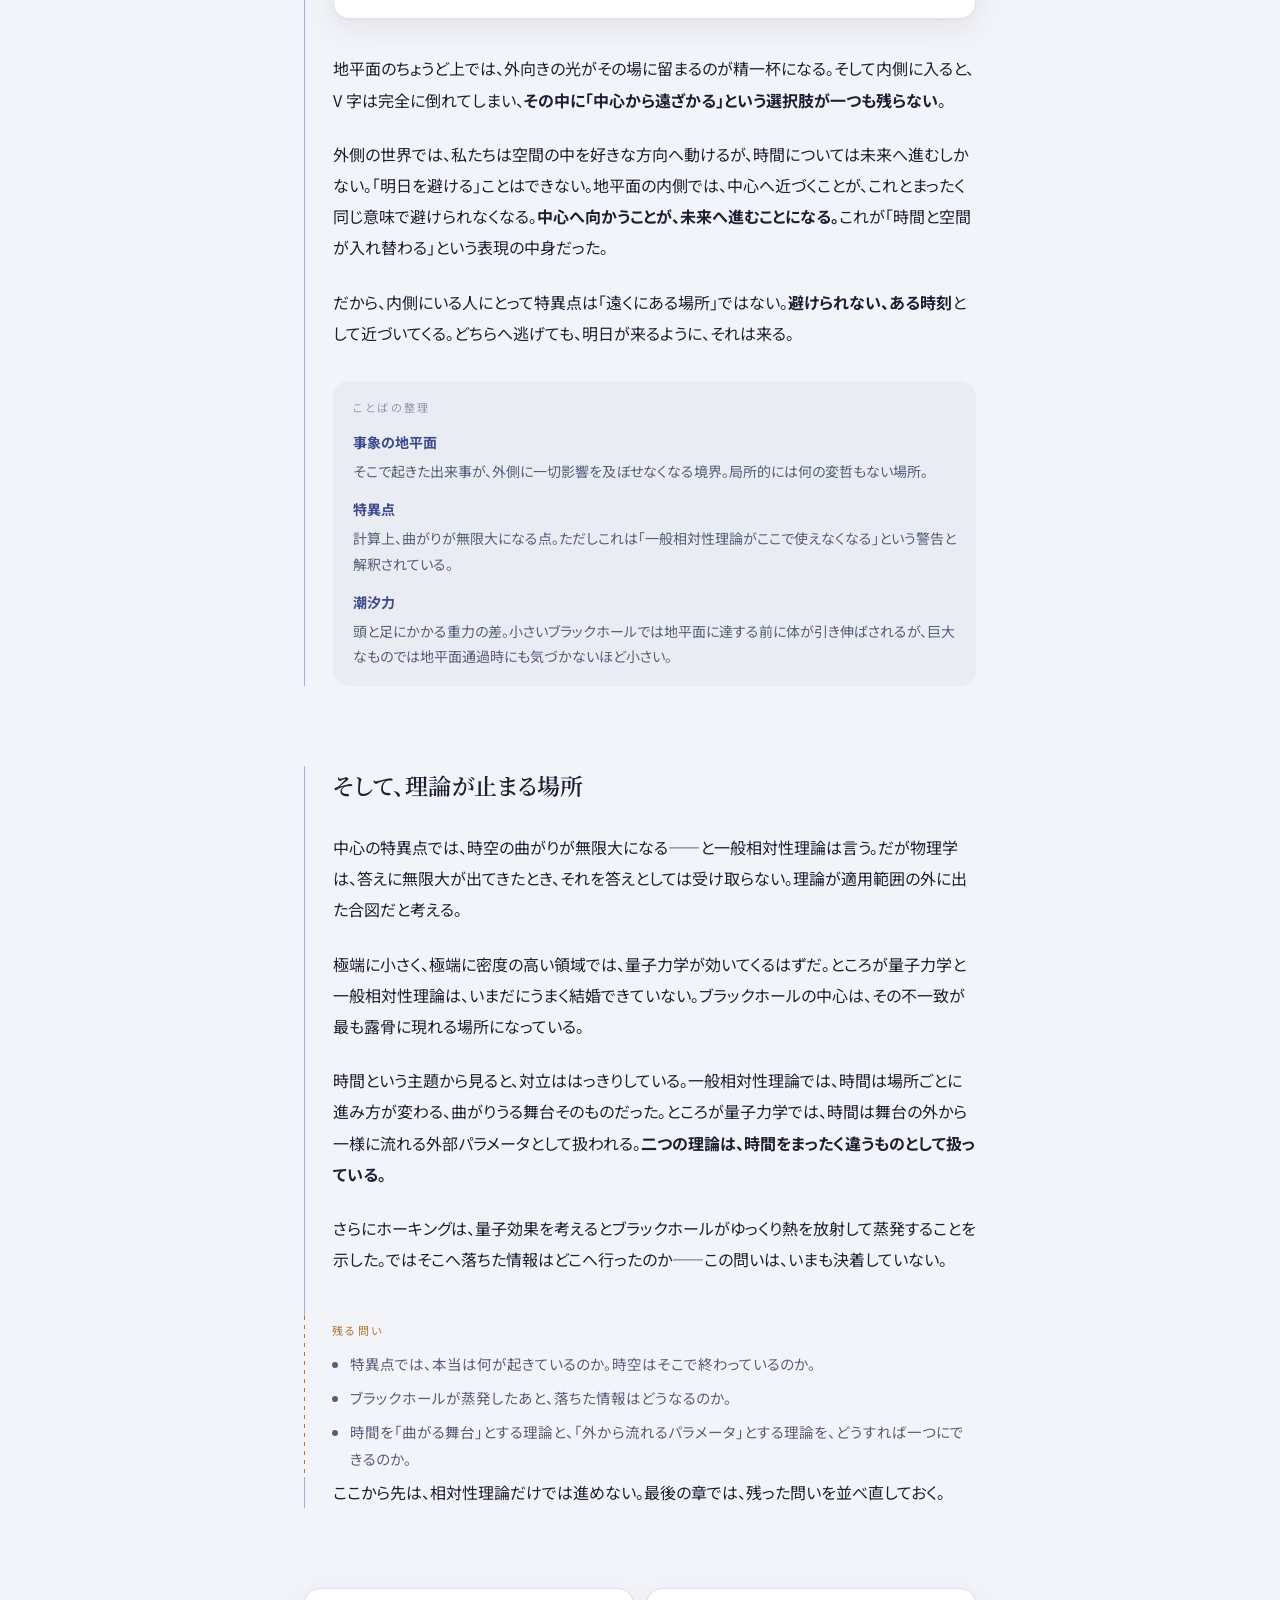
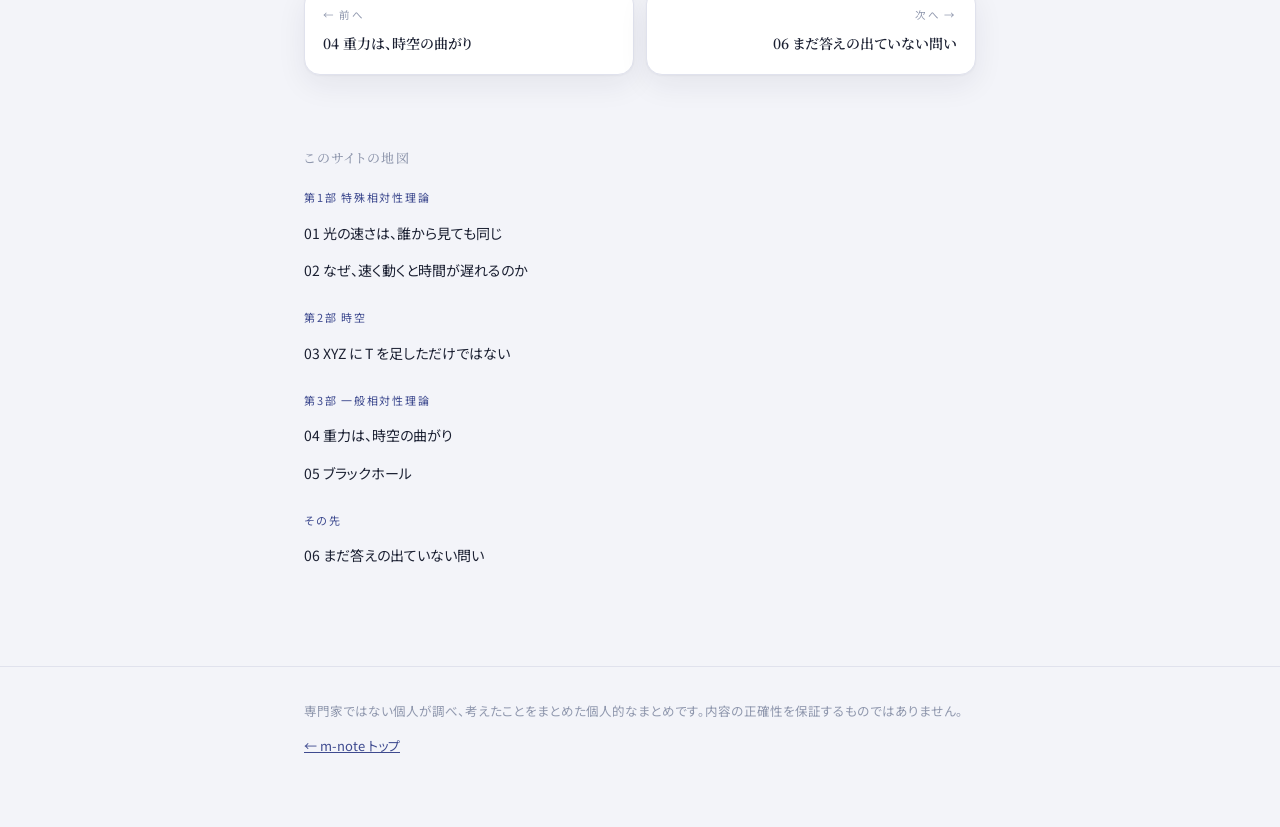
==== commit 01518d34: "見出しを「英字ラベル・ノート名・ひと言」に統一、ノート名を短い名詞に Co-Authored-By: Claude Opus 5.5 <noreply@anthropic.com>" ====
--- a/blackhole.html
+++ b/blackhole.html
@@ -3,7 +3,7 @@
 <head>
 <meta charset="UTF-8">
 <meta name="viewport" content="width=device-width, initial-scale=1.0">
-<title>05 ブラックホール ｜ 時間とは何か</title>
+<title>05 ブラックホール｜時間</title>
 <meta name="description" content="時空の曲がりが極端になった場所では、時間と空間に何が起きるのか。事象の地平面、外から見た落下と本人から見た落下の違い、光円錐が倒れるという意味、そして「特異点は場所ではなく時刻である」という帰結。">
 <link rel="icon" href="data:image/svg+xml,<svg xmlns=%22http://www.w3.org/2000/svg%22 viewBox=%220 0 100 100%22><text y=%22.9em%22 font-size=%2290%22>⏳</text></svg>">
 <link rel="preconnect" href="https://fonts.googleapis.com">
@@ -23,13 +23,13 @@
 
 <header class="top">
   <div class="wrap">
-    <a class="sitemark" href="index.html">TIME ｜ 時間とは何か</a>
+    <a class="sitemark" href="index.html">TIME ｜ 時間</a>
     <a class="back" href="../">← m-note トップ</a>
   </div>
 </header>
 
 <nav class="crumb" aria-label="パンくず">
-  <a href="index.html">時間とは何か</a><span>›</span><span>第3部</span><span>›</span><span>05 ブラックホール</span>
+  <a href="index.html">時間</a><span>›</span><span>第3部</span><span>›</span><span>05 ブラックホール</span>
 </nav>
 
 <main class="wrap">
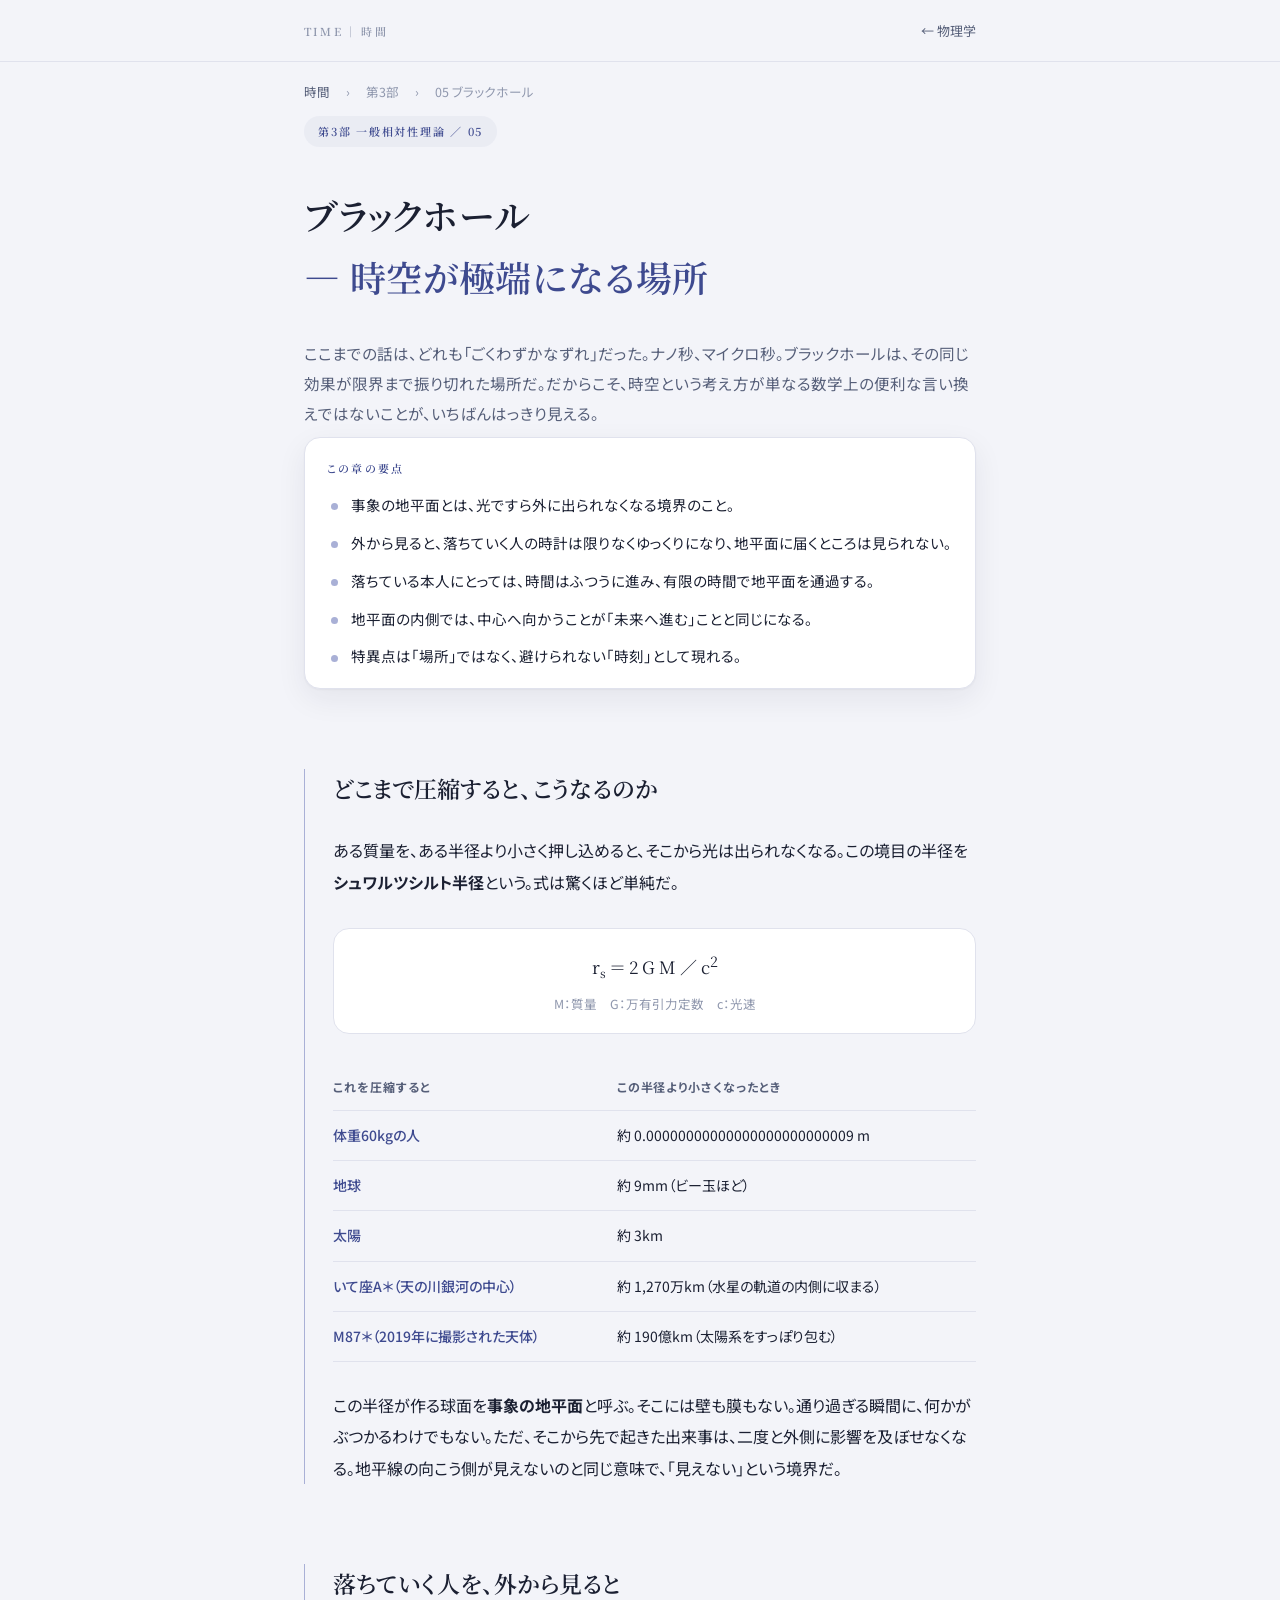
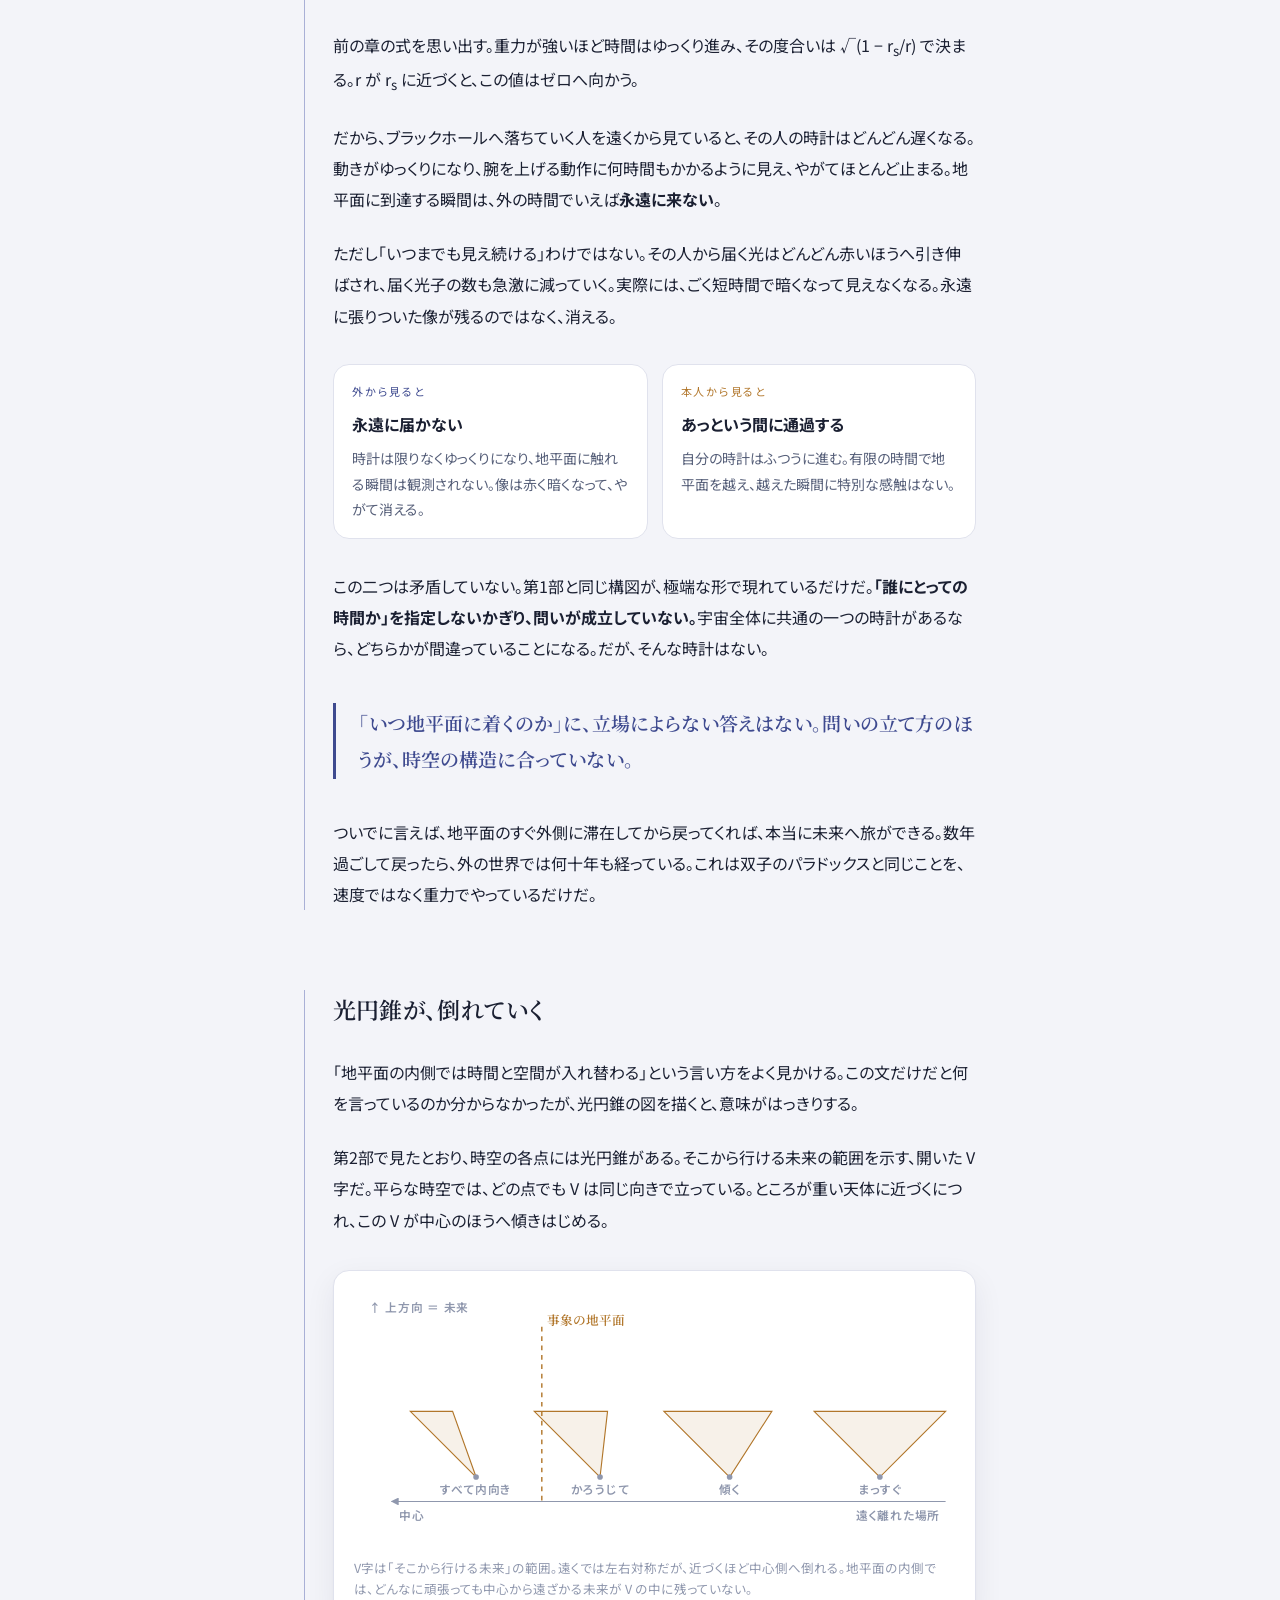
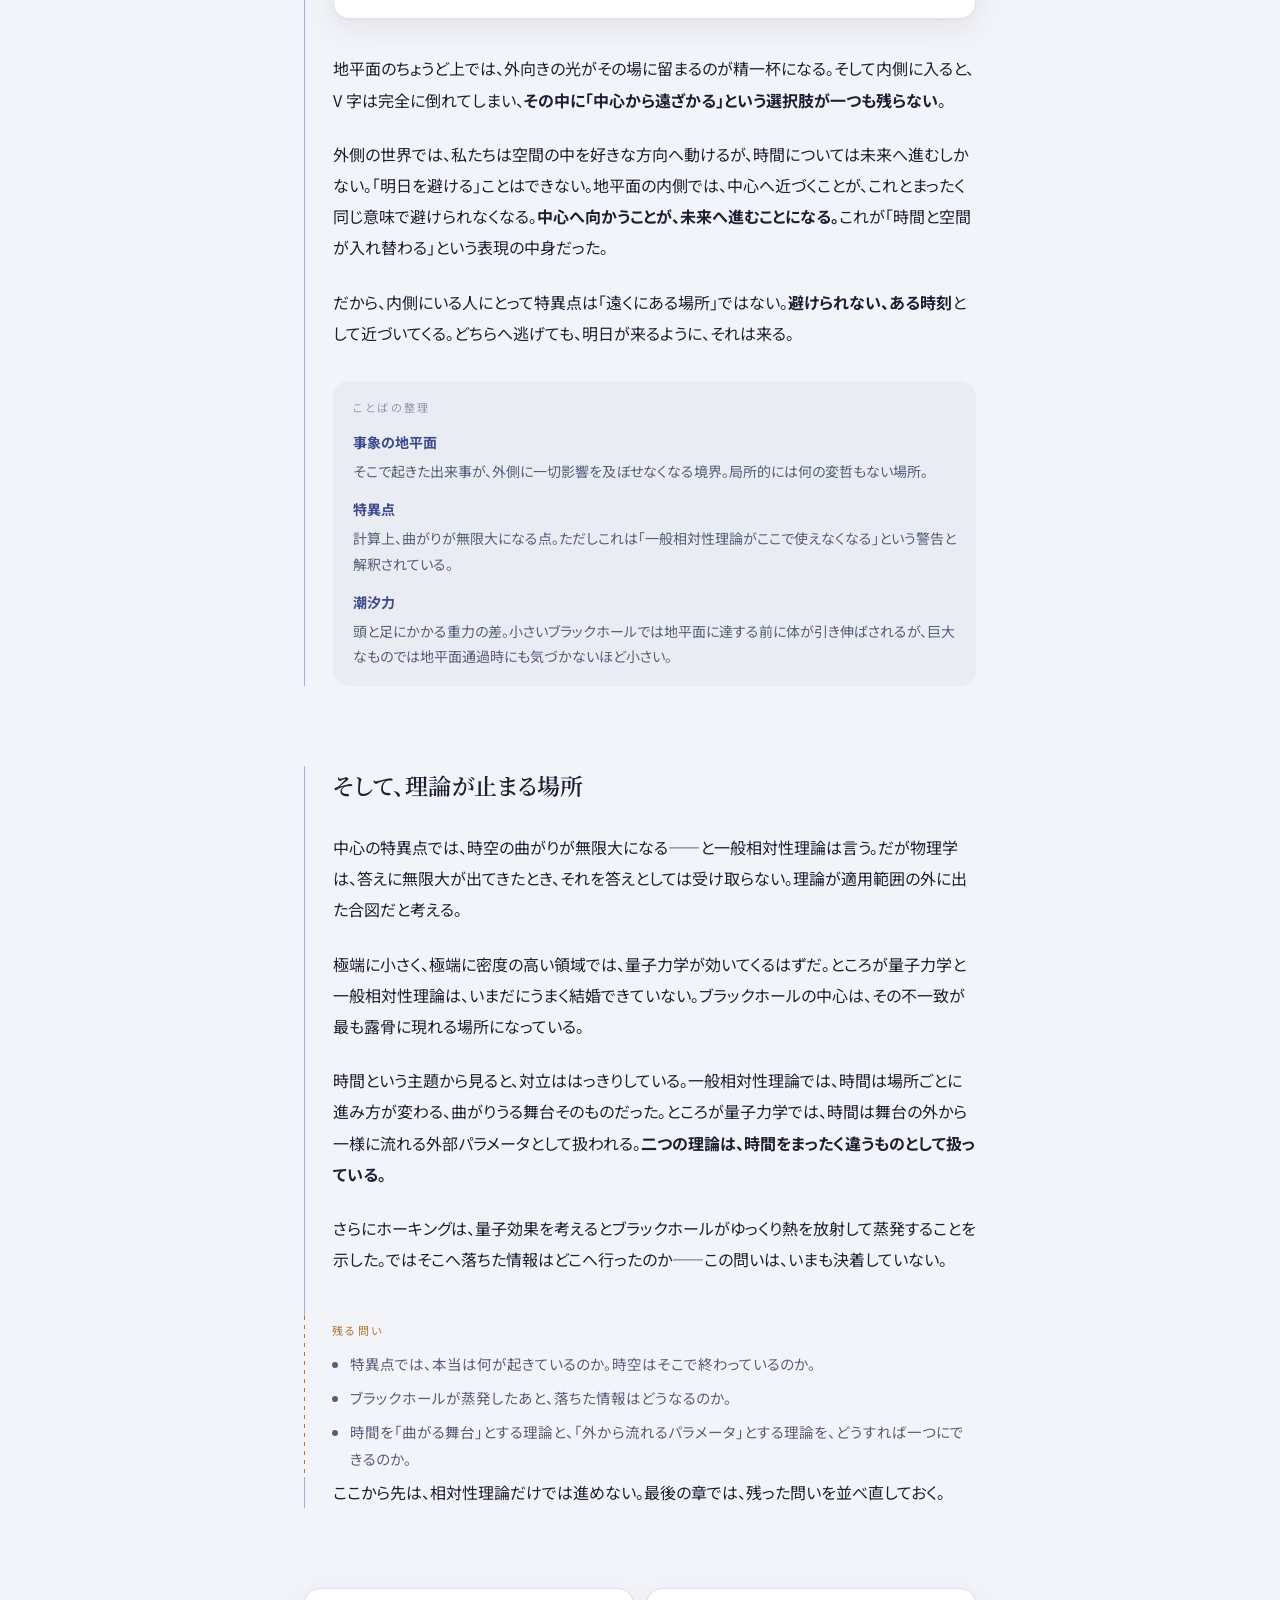
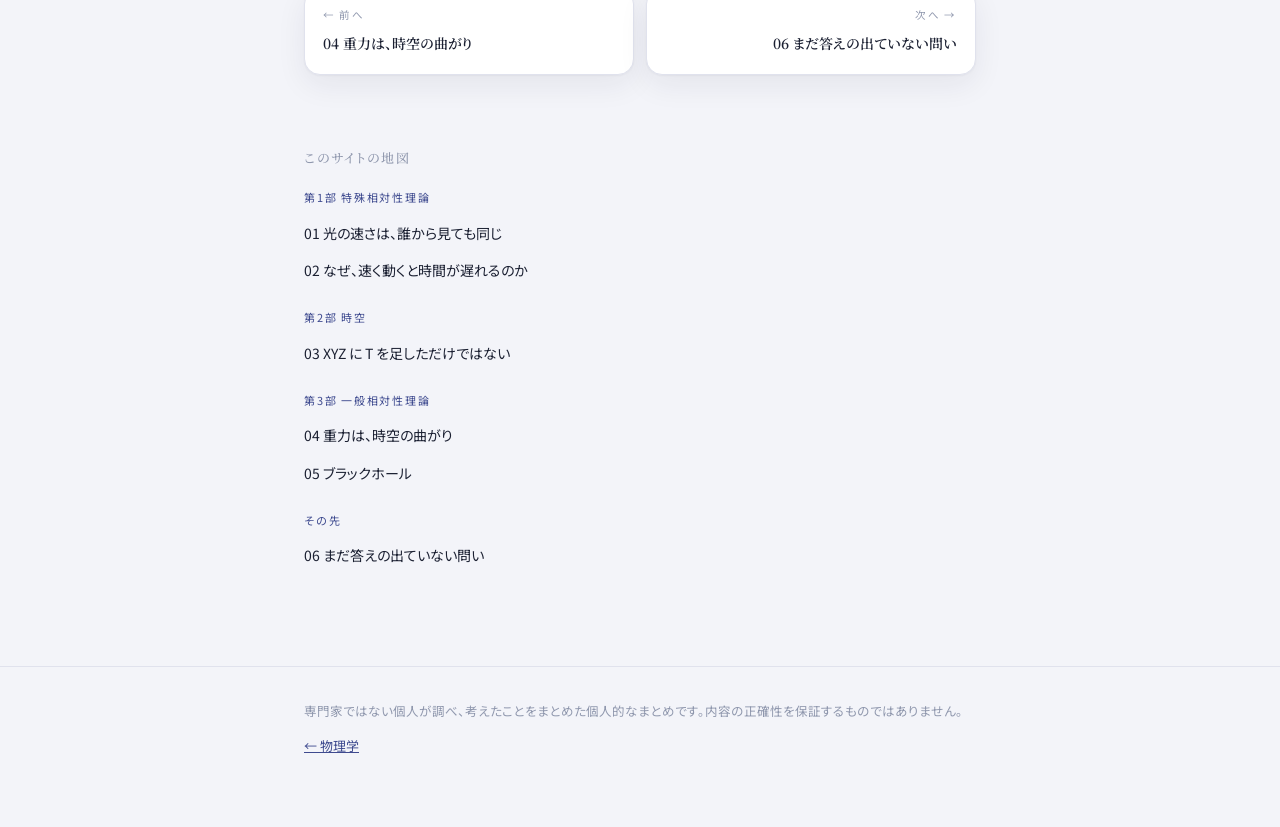
==== commit fc0eff22: "「物理学」の中のノートに位置づけ(戻りリンク・ページ名) Co-Authored-By: Claude Opus 5.5 <noreply@anthropic.com>" ====
--- a/blackhole.html
+++ b/blackhole.html
@@ -24,7 +24,7 @@
 <header class="top">
   <div class="wrap">
     <a class="sitemark" href="index.html">TIME ｜ 時間</a>
-    <a class="back" href="../">← m-note トップ</a>
+    <a class="back" href="../physics/">← 物理学</a>
   </div>
 </header>
 
@@ -222,7 +222,7 @@
 <footer class="foot">
   <div class="wrap">
     <p>専門家ではない個人が調べ、考えたことをまとめた個人的なまとめです。内容の正確性を保証するものではありません。</p>
-    <p><a href="../">← m-note トップ</a></p>
+    <p><a href="../physics/">← 物理学</a></p>
   </div>
 </footer>
 
